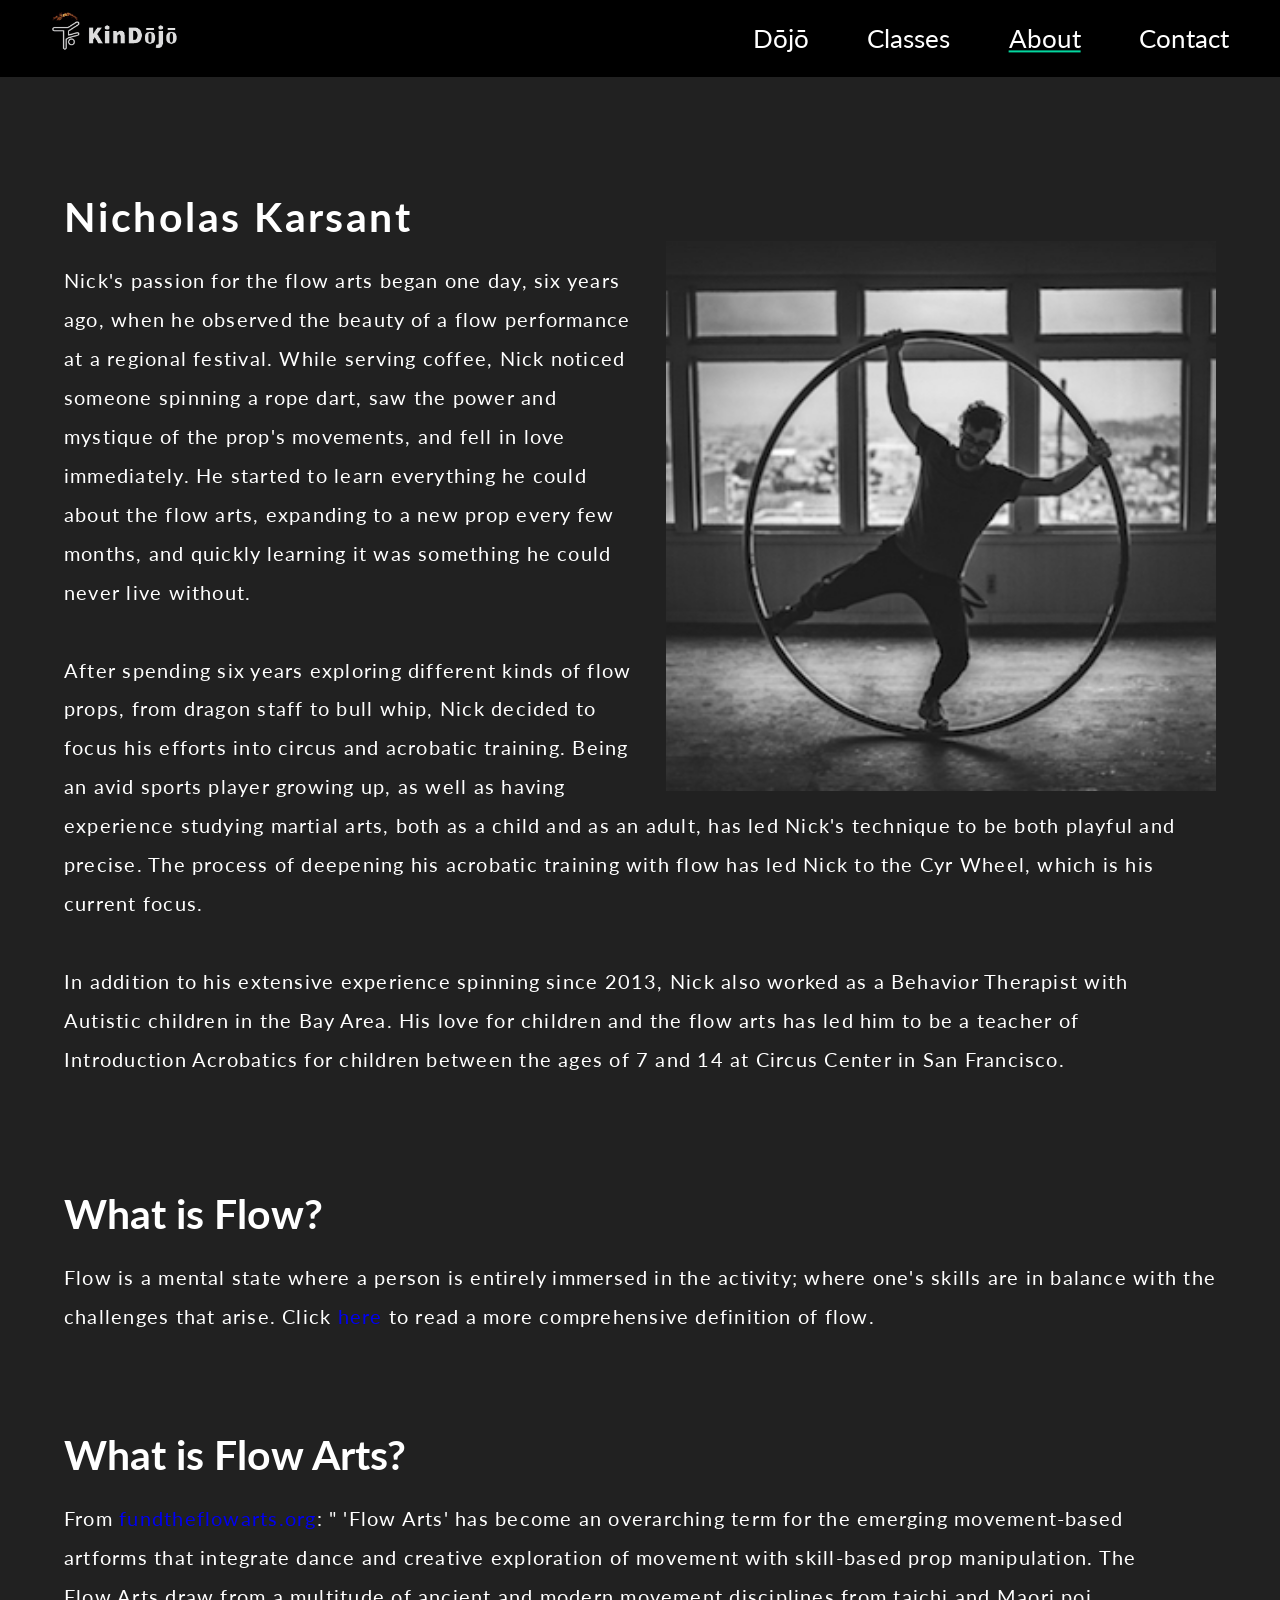
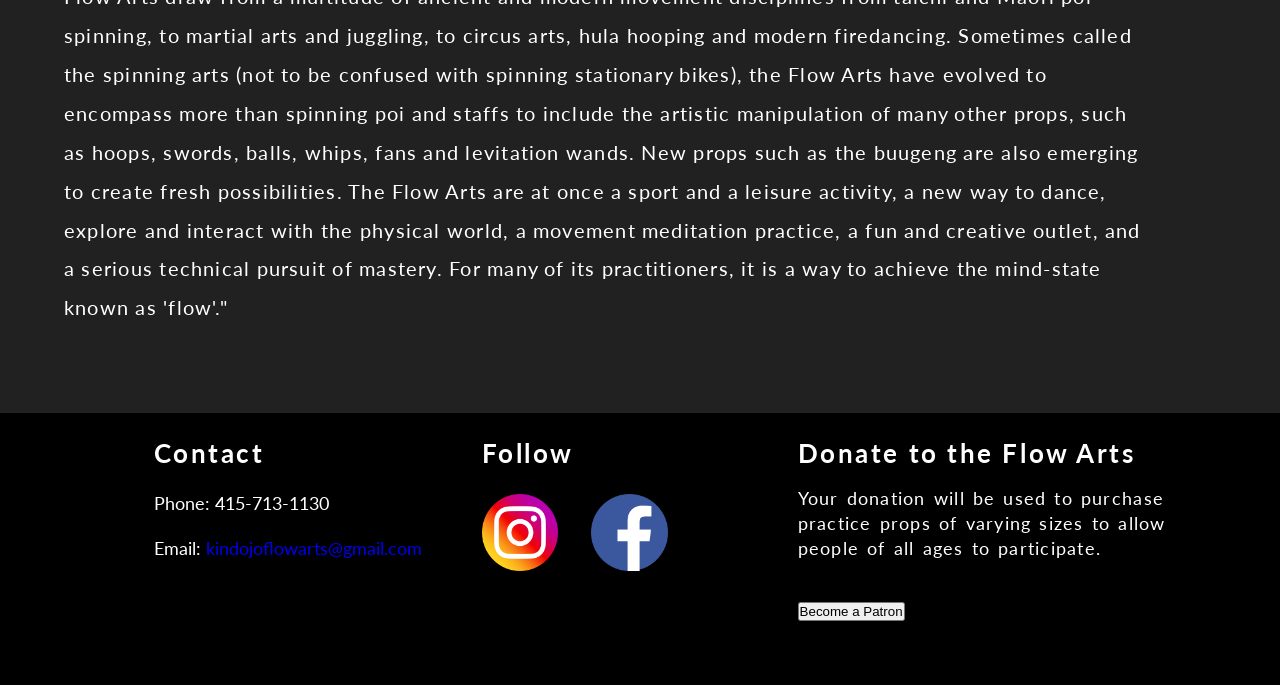
==== aboutus.html @ 6c1fd0d2 "ready for deploy" ====
<!DOCTYPE html>
<html>

	<head> 
		<!-- <link rel="stylesheet" type="text/css" href="css/reset.css"> -->
		<link rel="stylesheet" type="text/css" href="css/style.css">
		<title>What is Flow Arts?</title>
		<meta name="description" content="Flow is a mental state where a person is entirely 
		immersed in the activity; where one's skills are in balance with the challenges that arise">

	</head>

	<!-- Global Site Tag (gtag.js) - Google Analytics -->
<script async src="https://www.googletagmanager.com/gtag/js?id=GA_MEASUREMENT_ID"></script>
<script>
  window.dataLayer = window.dataLayer || [];
  function gtag(){dataLayer.push(arguments);}
  gtag('js', new Date());

  gtag('config', 'GA_MEASUREMENT_ID');
</script>

	<body>
			<header>
					<div>
						<img src="logos/logowithflame.jpg" alt="kindojo logo">
					</div>
					<nav>
						<li> <a href="index.html">D&omacr;j&omacr;</a></li>
						<li> <a href = "classes.html">Classes</a></li>
						<li> <a class= "current" href = "aboutus.html">About</a></li>
						<li> <a href = "contact.html">Contact</a></li>
					</nav>
		
				</header>
				
		<section class="instructor">
			<h1>Nicholas Karsant</h1>
			<img title="picture of instructor" src="images/cyr_twinpeaks.jpg" alt="picture of instructor">

			<p>
				Nick's passion for the flow arts began one day, six years ago, when he observed the beauty 
				of a flow performance at a regional festival. While serving coffee, Nick noticed someone 
				spinning a rope dart, saw the power and mystique of the prop's movements, and fell in love immediately. 
				He started to learn everything he could about the flow arts, expanding to a new prop every few months, and 
				quickly learning it was something he could never live without.
				<br>
				<br>
				After spending six years exploring different kinds of flow props, from dragon staff to bull whip, 
				Nick decided to focus his efforts into circus and acrobatic training. Being an avid 
				sports player growing up, as well as having experience studying martial arts, both 
				as a child and as an adult, has led Nick's technique to be both playful and precise. The process of 
				deepening his acrobatic training with flow has led Nick to the Cyr Wheel, which is his current focus.
				<br>
				<br>
				In addition to his extensive experience spinning since 2013, Nick also worked as a Behavior Therapist 
				with Autistic children in the Bay Area. His love for children and the flow arts has led him to be a 
				teacher of Introduction Acrobatics for children between the ages of 7 and 14 at Circus Center in San Francisco. 
				</p>

		</section>
		
		<section class='flow'>
			<h1>What is Flow?</h1>
			<p>Flow is a mental state where a person is entirely immersed in the activity; where one's skills are in balance with the 
				challenges that arise. Click <a href="https://en.wikipedia.org/wiki/Flow_(psychology)" target="_blank">here</a>
				to read a more comprehensive definition of flow.</p>
		</section>
		<br>
		<section class="about">
			<h1>What is Flow Arts?</h1>
			<p> 
				From <a href="http://fundtheflowarts.org/the-flow-arts/" target="_ blank">fundtheflowarts.org</a>:
				" 'Flow Arts' has become an overarching term for the emerging movement-based artforms that integrate 
				dance and creative exploration of movement with skill-based prop manipulation. The Flow Arts draw 
				from a multitude of ancient and modern movement disciplines from taichi and Maori poi spinning, to 
				martial arts and juggling, to circus arts, hula hooping and modern firedancing. Sometimes called the 
				spinning arts (not to be confused with spinning stationary bikes), the Flow Arts have evolved to 
				encompass more than spinning poi and staffs to include the artistic manipulation of many other props, 
				such as hoops, swords, balls, whips, fans and levitation wands. New props such as the buugeng are also emerging 
				to create fresh possibilities. The Flow Arts are at once a sport and a leisure activity, a new way to dance, 
				explore and interact with the physical world, a movement meditation practice, a fun and creative outlet, and 
				a serious technical pursuit of mastery. For many of its practitioners, it is a way to achieve the mind-state 
				known as 'flow'."
			</p>
		</section>





	
		<footer>

			<div class="contact">
				<h4>Contact</h4>
				<li>Phone: 415-713-1130</li>
				<li>Email: <a href="mailto:kindojoflowarts@gmail.com?subject=Booking">kindojoflowarts@gmail.com</a></li>
				<br>
			</div>
	
	
	
			<div class="socialmedia">
				<h4>Follow</h4>
	
				<link>
					<a href="https://www.instagram.com/kindojoflowarts/?hl=en" target="_blank"> <img src="images/Social Media Icons/iconfinder_2018_social_media_popular_app_logo_instagram_3225191.png" alt="instagram logo"></a>
	
					<a href="https://www.facebook.com/kindojoflow" target="_blank"> <img src="images/Social Media Icons/iconfinder_2018_social_media_popular_app_logo_facebook_3225194.png" alt="facebook logo"> </a>
	
				</link>
			</div>
		

		<div class="donate2">
			<h4>Donate to the Flow Arts</h4>
			<p> Your donation will be used to purchase practice props of varying sizes 
					to allow people of all ages to participate.</p>
			<br>
			<button class="patreon" type="button" onclick="window.location.href='https://www.patreon.com/flowartsdojo'" target="_blank">Become a Patron</button>

		</div>

	
		 
		</footer>

	</body>


	
</html>
---- css/style.css ----
@import url('https://fonts.googleapis.com/css?family=EB+Garamond|Lato:300,400|Marck+Script');


/* <meta name="viewport" content="width=device-width, initial - scale=1"> */

/* * {border: 1px solid red;} */

* {
margin: 0;padding: 0;box-sizing: border-box;

}

.homepage {
background: black;
font-family: 'Lato', 'light', 'sans-serif';
}

body {
background: #212121;
font-size: 2vw;
font-family: 'Lato', 'light', 'sans-serif';
}

header img{
max-width: 30%;
margin-right: 100%;
margin-left:1%;
}

header {
display: flex; 
justify-content: space-between; 
text-align: center;
position: fixed;
background: black;
top: 0;
right: 0;
left: 50%;
transform: translateX(-50%);
z-index: 1;
max-width: 100%;
width: 100%;
}


nav {
text-align: center; 
position: absolute;
top: 50%;
right: 1em; 
transform: translateY(-50%);
}


nav a:visited{
color: white;
}

nav li {
font-size: 1em;
font-family: 'Lato', 'light', 'sans-serif';
display: inline-block;
padding: 1em 1em;
}

a:link {
text-decoration: none;
}

a:visited {
color: blue;
}

.donate2 a:visited{
color: black;
}
.donate a:visited{
color: black;
}

.nun {
border: 2px solid black;
}


nav a { 
color: white;
font-family: 'Lato', 'light', 'sans-serif';
}


nav li a:hover { 
transition-duration: 0.75s;
text-decoration-line: underline;
text-decoration-color: rgb(4, 215, 159);
}

nav li a.current {
text-decoration-line: underline;
text-decoration-color: rgb(4, 215, 159);
}



section {
padding: 5%;
}

section a:hover{
opacity: 0.6;
}


.cover {
background-color: black;
}

/* remove black background 
remove margin from hero image
add javascript/jquery to engage black nav bar at top
*/


.cover div{
display: flex;
justify-content: center;
align-items: center;
padding: 10% 0 0 0;
color: white;
width: 100%;
}


.cover{
padding: 25% 0 5% 0;
margin-top: 10%;
background-image: url("https://www.flamingfun.com/wp-content/uploads/2015/03/exitonearmvolt.jpeg");
background-repeat: no-repeat;
background-size: 100%;
background-position: center;
color: white;
width: 100%;
}

button.button{
	padding: .5em 1.8em;
	border-radius: 9%;
	background: rgb(4, 215, 159);
	font-family: 'Lato', 'light', 'sans-serif';
	color: black;
	margin: 5% 5%;
}


.button:hover, .donate2 a:hover, .socialmedia a:hover {
opacity: .4;

}

.donate button{
	font-size: 1.5em;
	opactity: 0.4;
	margin: 7% 0 0 0;
}

.cover p button{
color: black;
max-width: 70%;
font-family: 'Lato', 'light', 'sans-serif';
font-size: 1em;
}

.cover p{
align-items: center;
text-align: center;
color: white;
max-width: 70%;
letter-spacing: .1em;
word-spacing: .1em;
line-height: 1.9em;
font-family: 'Lato', 'light', 'sans-serif';
font-size: 1em;
margin: auto; 
}

.mission {
background-color: rgb(233, 248, 244);
color: black;
font-size: 2vw;
}

.mission p{
align-items: center;
padding: 0 5em;
line-height: 1.5em;
width: 45em;
margin: auto;
text-align: center;
}

.mission h2 {
align-items: center;
padding-bottom: 1.7em;
text-decoration: rgb(4, 215, 159);
text-decoration-line: overline;
text-decoration-style: solid; 
letter-spacing: 1.3px;
font-size: 1.5em;
}



.donate h2 {
font-size: 2vw;
letter-spacing: 1.4px;
margin: 0;
}

.donate div{
width: 50%;
float: left;
padding-left: 10%;
}

/* use percentages for div objects in sections, use vw for sections */
.donate {
background-color: white;
font-size: 0.5em;
padding-bottom: 12em;
} 

.donate p {
width: 100%;
margin: 0;
padding-top: 2.5em;
line-height: 1.8em;
font-family: 'Lato', 'light', 'sans-serif';
font-size: 1.5em;
}

.donate img {
background-color: white;
width: 100%;
}

li {
list-style-type: none;
}



div h4 {
color: white;
text-align: left;
letter-spacing: .1em;
margin: 0;
font-size: 1em;

}

.socialmedia a img{
margin: 1em 1em 0 0; 
max-width: 30%;
}

.socialmedia {
max-width: 15%;
}

.contact {
margin-left: 12%;
}


div p{
color: black;
letter-spacing: .07em;
}

.contact li {
font-size: 1.4vw;

padding-top: 1.3em;
}

.contact li a:hover{
color: rgb(4, 215, 159);
}


div.donate2 p {
color: white;
text-align: left;
padding-top: 1em;
line-height: 1.4em; 
letter-spaceing: .1em;
word-spacing: .1em;
font-size: 0.7em;
}

div.donate2 a {
padding: .5em 2em;
border-radius: 9%;
width: 200px;
height: 150px; 
background: rgb(4, 215, 159);
font-family: 'lato','light', 'sans-serif';
font-size: 0.8em;
color: black;
}

footer {
display: flex;
justify-content: space-between;
background-color: black;
padding-top: 2%;
padding-bottom: 5%;
color: white;
clear: both;
position: absolute;
margin-top: -40px;

}

footer div{
max-width: 33%;
float: left; 
}	


.contact:after, .reserve-form:after, .header:after, .donate:after, .firstcourse:after, footer:after, .instructor:after, .course:after {
clear: both;
content: "";
display: block;
}








.instructor {
margin-top: 10%;
color: white;
}

.instructor h1 {
letter-spacing: 0.06em;
}

.instructor img {
width: 50%;
margin: auto;
float: right;
padding-left: 1em;
}

.instructor p{
line-height: 1.7em;
letter-spacing: .06em;
font-family: 'lato', 'light', 'sans-serif';
margin: 0 auto;
padding: 1em 1em 1em 0;
font-size: 0.8em;

}

.about { 
color: white;
}

.about p{
max-width:100%;
line-height: 1.7em;
letter-spacing: .06em;
font-family: 'lato', 'light', 'sans-serif';
margin: 0 2em 3em 0;
padding: 1em 1em 0 0;
font-size: 0.8em;
}


.about p a:hover { 
color: rgb(4, 215, 159);
}


.flow{
color: white;
margin: 0;
padding: 1em 0 0 2.5em;
}



.flow p a:visited {
color: blue;
}

.flow p a:hover{
color: rgb(4, 215, 159);
}

.flow p{
max-width:100%;
line-height: 1.7em;
letter-spacing: .06em;
font-family: 'lato', 'light', 'sans-serif';
margin-right: 2em;
padding: 1em 1em 0 0;
font-size: 0.8em;
}




.course h2{
	font-size: 2em;
	line-height: 1.5em;
}


.course div {
position: absolute;
right: 0;
top:50%;
transform: translateY(-50%);
padding-left: 2em;
width: 66.66%;
}	

.course {
color:white;
padding: 4em 0;
padding-left: 4em;
margin: 1em 0;
position: relative;
font-size: 0.8em;
line-height: 1.6em;
}

.see {
padding: .2em 0.5em;
border-radius: 9%;

background: rgb(4, 215, 159);
font-family: 'Lato', 'light', 'sans-serif';
color: black;
}
.see:visited {
color: black;
}

.link:hover{
color: rgb(4, 215, 159);
}



.course img {
width: 25%;
}

.course p {
line-height: 1.5em;
color:white;
}



.classes{
color: white;
margin-top: 10%;
}

.classes div h1{
text-align: center;
}

.classes h1{
font-size: 2em;
padding: .5em 0;
text-align: center;
}

.prereq{
text-align: center;

}

.email {
color: white;
text-align: center;
padding-bottom: 2em;
}

.email a:hover {
color: rgb(4, 215, 159);
}

.line{ 
display: block;
margin-before: 0.5em;
margin-after: 0.5em;
margin-start: auto;
margin-end: auto;
overflow: hidden;
border-style: inset;
border-width: 1px;
}



.firstcourse h2{
	font-size: 2em;
	line-height: 1.5em;
}

.firstcourse div {
position: absolute;
right: 0;
top:50%;
transform: translateY(-50%);
padding-left: 2em;
width: 66.66%;
}	

.firstcourse {
padding-top: 2em;
position: relative;
font-size: 0.8em;
}



.firstcourse img {
width: 25%;
}

.firstcourse p {
color: white;
line-height: 1.5em;
}


p.button{
margin: 10% 34% ;
text-align: center;
}


.book-upper:hover{
	opacity: 0.4;
}

.book{
padding: .5em 1.8em;
border-radius: 9%;
background: rgb(4, 215, 159);
font-family: 'Lato', 'light', 'sans-serif';
font-size: 1.5em;
color: black;
}

.button-upper{
margin-top: 1em;
text-align: center;
margin-bottom: 2em;
}

.book-upper{
padding: .5em 1.8em;
border-radius: 9%;
background: rgb(4, 215, 159);
font-family: 'Lato', 'light', 'sans-serif';
font-size: 1.2em;
color: black;
}



input#contactemail{
width: 10%;
background-color: rgb(4, 215, 159);
border: 1px solid;
padding: 1.5%;
margin: auto;
box-shadow: 4px 8px #888888;
font-size: 1em;
}

.submit:hover{
	opacity: 0.5;
}

.label {
	color: white;
	font-size: 1.3em;
}

#inputMessage{
border: 1px solid;
box-shadow: 4px 8px #888888;
padding: 0.1em;
width: 60%;
}

input, textarea{
	font-size: 1em;
}

.form{
color: white;
font-size: 1em;
margin-bottom: 8%;
}

.form span{
	color: red;
	display: none;
}

p.label {
	margin-bottom: 1%;
}

.error {
	border: 2px;
	border-color: red;
	border-style: solid;
}

#required, #apptime {
	color: red;
	font-size: 1.2em;
	display: none;
}

#complete {
	color: rgb(33, 197, 33);
	font-size: 1.5em;
	display: none;
}






input#bookclass{
	padding: .5em 1.8em;
	border-radius: 9%;
	background: rgb(4, 215, 159);
	font-family: 'Lato', 'light', 'sans-serif';
	color: black;
	margin-bottom: 5%;
}

.reserveform {
	padding-top: 12%;
	background-color: rgb(233, 248, 244);
	color: black;
	font-size: 0.8em;
}

.reserveform:after{
	clear: both;
	content: "";
	display: block;
}

#left{
	float: left;
	width: 50%;
}

#early, #late {
	display: none;
	font-size: 0.5em;
}

.form-group{
	margin: 0.5em 0;
	font-size: 1.4em;
}
#exception{
	width: 80%;
	font-size: 0.7em;
}

input#bookclass:hover{
	opacity: 0.4;
}

input#bookclass{
	padding: 10% 20%
	border-radius: 9%;
	background: rgb(4, 215, 159);
	font-family: 'Lato', 'light', 'sans-serif';
	color: black;
	font-size: 1.3em;
	margin-bottom: 5%;
}


#map {
	width: 115%;
	height: 500px;
}

/* Optional: Makes the sample page fill the window. */
html, body {
  height: 100%;
  margin: 0;
  padding: 0;
}
#description {
  font-family: Roboto;
  font-size: 15px;
  font-weight: 300;
}

.gm-style-mtc{
	display: none;
}


#infowindow-content .title {
  font-weight: bold;
}

#infowindow-content {
  display: none;
}

#map #infowindow-content {
  display: inline;
}

.pac-card {
  margin: 10px 10px 0 0;
  border-radius: 2px 0 0 2px;
  box-sizing: border-box;
  -moz-box-sizing: border-box;
  outline: none;
  box-shadow: 0 2px 6px rgba(0, 0, 0, 0.3);
  background-color: #fff;
  font-family: Roboto;
}

#pac-container {
  padding-bottom: 12px;
  margin-right: 12px;
}

.pac-controls {
  display: inline-block;
  padding: 5px 11px;
}

.pac-controls label {
  font-family: Roboto;
  font-size: 13px;
  font-weight: 300;
}

#pac-input {
  background-color: #fff;
	font-size: 2em;
  font-weight: 300;
  padding: 0 11px 0 5px;
  text-overflow: ellipsis;
  width: 80%;
}

#pac-input:focus {
  border-color: #4d90fe;
}

#title {
  color: #fff;
  background-color: #4d90fe;
  font-size: 25px;
  font-weight: 500;
  padding: 6px 12px;
}
#target {
  width: 345px;
}








































@media only screen and (max-device-width: 1440px ) {

	header {
		padding-left: 0.5em;
	}

	header img{
		max-width: 30%;
	}

	nav li a{
		font-size: 1em;
	}

	.cover p{
		font-size: 0.9em;
		justify-content: center;
		align-items: flex-start;
	}

	.mission h2{
		font-size: 1.4em;
		padding: 0.5em 0;
	}

	.mission p{
		font-size: 0.8em;
		padding: 0;
		line-height: 2em;
	}

	.donate img{
		width: 100%;
	}

	.donate h2{
		font-size: 2.3em;
	}

	.donate p{
		font-size: 2em;
	}

	footer h4{
		font-size: 1em;
	}

	div h4 {
		color: white;
		text-align: left;
		letter-spacing: .1em;
		margin: 0;
		font-size: 1em;
	}

	.socialmedia a img{
		margin: 1em 1em 0 0; 
		max-width: 30%;
	}

	.socialmedia {
		max-width: 20%;
	}

	.donate2 p{
		line-height: 1.5em; 
		letter-spaceing: 0;
		word-spacing: .1em;
		font-size: 0.7em;
	}

	.donate2 a{
		font-size: 0.6em; 
		padding: 1.7em 3em;
	}



	section h1{
		font-size: 1.6em;
	}


	.instructor p{
		margin-top: 0;
		font-size: 0.8em;
		line-height: 1.9em;
	}

	.instructor div{
		width: 100%;
	}

	.instructor img{
			width: 50%;
	}


	.flow p{
		font-size: 0.8em;
		line-height: 1.9em;
	}

	.about p{
		font-size: 0.8em;
		line-height: 1.9em;
	}

	.course{
		font-size: 0.7em;
		padding: 2em 0;
	}

	.course img{
		width: 30%;
	}

	.firstcourse img{
		width: 30%;
	}

	.firstcourse{
		font-size: 0.7em;
		padding: 2em 0;
	}
	.course a{
		font-size: 1.2em;	
	}

	.credit{
		font-size: .4em;
	} 

	.credit a {
	font-size: 1.2em;
	}


	.form{
		font-size: 1em;
		margin-top: 2em;
	}


	.form textarea{
		font-size: 1em;
		border: 1px solid;
		box-shadow: 4px 8px #888888;
		padding: 0.1em;
		width: 60%;
	}

	.subject{
		width: 30%;
		font-size: 1em;
		padding: 0.3em;
		box-shadow: 4px 8px #888888;
	}


	.form{
		font-size: 1em;
		margin-bottom: 8%;
	}



	.submit{
		border: 1px solid;
		padding: 0.3em;
		margin: 2em 2em 0.5em 0;
		box-shadow: 4px 8px #888888;
		font-size: 1em;
	} 

	.reserve-form:after{
		clear: both;
		content: "";
		display: block;
	}
	
	#left{
		float: left;
		width: 40%;
	}


	.reserveform {
		padding-top: 12%;
		background-color: rgb(233, 248, 244);
		color: black;
		font-size: 1em;
	}

	.form-group{
		margin: 0.5em 0;
		font-size: 1
	}
	#exception{
		font-size: 0.7em;
	}

	.set-reservation{
		padding: 2%;
		font-size:1.3em;
		margin-bottom: 5%;
		background: rgb(4, 215, 159);
	}

	#map {
		width: 115%;
		height: 700px;
		margin-bottom: 15%;
	}
		/* Map/Satellite buttons */
	.gm-style-mtc{
		display: none;
	}

	#pac-input {
		background-color: #fff;
		font-family: Roboto;
		font-size: 2em;
		font-weight: 300;
		padding: 0 11px 0 5px;
		text-overflow: ellipsis;
		width: 75%;
	}
}







@media only screen and (max-device-width: 1024px) {



	header img{
		max-width: 30%;
	}

	.mission p{
		font-size: 0.9em;
		padding: 0 1em 1em 1em;
		line-height:2em;
	}

	.course{
		font-size: 0.6em;
		padding: 2em 0;
	}

	.course img{
		width: 30%;
	}

	.firstcourse img{
		width: 30%;
	}

	.firstcourse{
		font-size: 0.6em;
		padding: 2em 0;
	}

	.course a{
		font-size: 1.2em;	
	}

	.credit{
		font-size: .7em;
	} 

	.credit a {
	font-size: 1.2em;
	}


	.subject{
		width: 30%;
		font-size: 0.7em;
		padding: 0.3em;
		box-shadow: 4px 8px #888888;
	}


	.form{
		font-size: 1.3em;
		margin-bottom: 8%;
	}

	#inputMessage{
		font-size: 1em;
		border: 1px solid;
		box-shadow: 4px 8px #888888;
		padding: 0.1em;
		width: 80%;
	}

	#submit{
		border: 1px solid;
		padding: 2% 9% 2% 2%;
		margin: auto;
		box-shadow: 4px 8px #888888;
		font-size: 1em;
	}

	.reserve-form:after{
		clear: both;
		content: "";
		display: block;
	}
	
	#left{
		float: left;
		width: 40%;
	}


	.reserveform {
		padding-top: 12%;
		background-color: rgb(233, 248, 244);
		color: black;
		font-size: 1em;
	}

	.form-group{
		margin: 0.5em 0;
		font-size: 1em;
	}
	#exception{
		font-size: 0.7em;
	}

	.set-reservation{
		padding: 2%;
		font-size:1.3em;
		margin-bottom: 5%;
		background: rgb(4, 215, 159);
	}

	#map {
		width: 100%;
		height: 600px;
		margin-bottom: 15%;
	}

	/* Map/Satellite buttons */
	.gm-style-mtc{
		display: none;
	}

	#description {
		font-family: Roboto;
		font-size: 15px;
		font-weight: 300;
	}

	#infowindow-content .title {
		font-weight: bold;
	}

	#infowindow-content {
		display: none;
	}

	#map #infowindow-content {
		display: inline;
	}

	.pac-card {
		margin: 10px 10px 0 0;
		border-radius: 2px 0 0 2px;
		box-sizing: border-box;
		-moz-box-sizing: border-box;
		outline: none;
		box-shadow: 0 2px 6px rgba(0, 0, 0, 0.3);
		background-color: #fff;
		font-family: Roboto;
	}

	#pac-container {
		padding-bottom: 12px;
		margin-right: 12px;
	}

	.pac-controls {
		display: inline-block;
		padding: 5px 11px;
	}

	.pac-controls label {
		font-family: Roboto;
		font-size: 13px;
		font-weight: 300;
	}

	#pac-input {
		background-color: #fff;
		font-family: Roboto;
		font-size: 2em;
		font-weight: 300;
		padding: 0 11px 0 5px;
		text-overflow: ellipsis;
		width: 75%;
	}

	#pac-input:focus {
		border-color: #4d90fe;
	}

	#title {
		color: #fff;
		background-color: #4d90fe;
		font-size: 25px;
		font-weight: 500;
		padding: 6px 12px;
	}
	#target {
		width: 345px;
	}


	
}








/* 
@media only screen and (max-device-width: 800px ) {


header {
	padding: 0 2em;
	height: 9%;
}

header img{
	max-width: 20%;
}

nav li a{
	font-size: 1em;
}

.cover p{
	font-size: 0.9em;
	justify-content: center;
	align-items: flex-start;
}

.mission h2{
	font-size: 1.4em;
	padding: 0.5em 0;
}

.mission p{
	font-size: 0.8em;
	padding: 0;
}

.donate img{
	width: 100%;
}

.donate h2{
	font-size: 2.3em;
}

.donate p{
	font-size: 2em;
}

footer h4{
	font-size: 1em;
}

div h4 {
	color: white;
	text-align: left;
	letter-spacing: .1em;
	margin: 0;
	font-size: 1em;
}

.socialmedia a img{
	margin: 1em 1em 0 0; 
	max-width: 30%;
}

.socialmedia {
	max-width: 20%;
}

.donate2 p{
	line-height: 1.5em; 
	letter-spaceing: 0;
	word-spacing: .1em;
	font-size: 0.7em;
}

.donate2 a{
	font-size: 0.6em; 
	padding: 1.7em 3em;
}



section h1{
	font-size: 1.6em;
}


.instructor h1{
	padding-left: 0.6em;
}

.instructor p{
	font-size: 0.8em;
	word-spacing: 0.1em;
}

.instructor div{
	width: 100%;
}

.instructor img{
		width: 50%;
}


.flow h1{
	padding-left: 0.5em;

}
.flow p{
	font-size: 0.8em;
	word-spacing: 0.1em;
	padding-left: 1em;
}

.about p{
	font-size: 0.8em;
	word-spacing: 0.1em;
	padding-left: 1em;
}

.course{
	font-size: 1.1em;

	padding: 6em 0;
	margin: 1em 0 4em 0;
	position: relative;
}

.firstcourse{
	font-size: 1.1em;
	margin: 1em 0 0 0;
	padding-top 2em;
}

.firstcourse a, .course a{
	font-size: 1.2em;	
}

.credit{
	font-size: .4em;
} 

.credit a {
font-size: 1.2em;
}



textarea{
border: 1px solid;
box-shadow: 5px 10px #888888;
font-size: 0.7em;
padding: 0.1em;
}

.form input{
border: 1px solid;
padding: 0.5em;
margin: 0.5em;
box-shadow: 5px 10px #888888;
font-size: 0.7em
}

.form{
	margin-top: 1.5em;
	font-size: 1.5em;
}

} */






@media only screen and (max-device-width: 768px ) {

	header {
		padding: 0;
	}

	header img{
		max-width: 30%;
	}

	nav li a{
		font-size: 1em;
	}

	.cover p{
		font-size: 0.9em;
		justify-content: center;
		align-items: flex-start;
	}

	.mission h2{
		font-size: 1.4em;
		padding: 0.5em 0;
	}

	.mission p{
		font-size: 0.8em;
		padding: 0;
		line-height: 1.6em;
	}

	.donate img{
		width: 100%;
	}

	.donate h2{
		font-size: 2.3em;
	}

	.donate p{
		font-size: 2em;
	}

	footer h4{
		font-size: 1em;
	}

	div h4 {
		color: white;
		text-align: left;
		letter-spacing: .1em;
		margin: 0;
		font-size: 1em;
	}

	.socialmedia a img{
		margin: 1em 1em 0 0; 
		max-width: 30%;
	}

	.socialmedia {
		max-width: 20%;
	}

	.donate2 p{
		line-height: 1.5em; 
		letter-spaceing: 0;
		word-spacing: .1em;
		font-size: 0.7em;
	}

	.donate2 a{
		font-size: 0.6em; 
		padding: 1.7em 3em;
	}



	section h1{
		font-size: 1.6em;
	}


	.instructor p{
		font-size: 0.8em;
		word-spacing: 0.03em;
		line-height: 1.6em;
	}

	.instructor div{
		width: 100%;
	}

	.instructor img{
			width: 50%;
	}

	.flow p{
		font-size: 0.8em;
		word-spacing: 0.03em;
	}

	.about p{
		font-size: 0.8em;
		word-spacing: 0.03em;
	}


	.course{
		font-size: 0.7em;
		padding: 2em 0;
	}

	.course img{
		width: 30%;
	}

	.firstcourse img{
		width: 30%;
	}

	.firstcourse{
		font-size: 0.7em;
		padding: 2em 0;
	}

	.course a{
		font-size: 1.2em;	
	}

	.credit{
		font-size: .4em;
	} 

	.credit a {
	font-size: 1.2em;
	}

	.subject{
		width: 20%;
		font-size: 1em;
		padding: 0.3em;
		box-shadow: 4px 8px #888888;
	}


	.form{
		font-size: 1em;
		margin-bottom: 8%;
	}

	#inputMessage{
		font-size: 1em;
		border: 1px solid;
		box-shadow: 4px 8px #888888;
		padding: 0.1em;
		width: 60%;
	}

	#submit{
		border: 1px solid;
		padding: 2% 8% 2% 2%;
		margin: auto;
		box-shadow: 4px 8px #888888;
		font-size: 1em;
	}

	.reserve-form:after{
		clear: both;
		content: "";
		display: block;
	}
	
	#left{
		float: left;
		width: 40%;
	}


	.reserveform {
		padding-top: 12%;
		background-color: rgb(233, 248, 244);
		color: black;
		font-size: 0.8em;
	}

	.form-group{
		margin: 0.5em 0;
		font-size: 1.4em;
	}
	#exception{
		font-size: 0.7em;
	}


	#map {
		width: 120%;
		height: 500px;
		margin-bottom: 25%;
	}

	/* Map/Satellite buttons */
	.gm-style-mtc{
		display: none;
	}

	#description {
		font-family: Roboto;
		font-size: 15px;
		font-weight: 300;
	}

	#infowindow-content .title {
		font-weight: bold;
	}

	#infowindow-content {
		display: none;
	}

	#map #infowindow-content {
		display: inline;
	}


	.pac-card {
		margin: 10px 10px 0 0;
		border-radius: 2px 0 0 2px;
		box-sizing: border-box;
		-moz-box-sizing: border-box;
		outline: none;
		box-shadow: 0 2px 6px rgba(0, 0, 0, 0.3);
		background-color: #fff;
		font-family: Roboto;
	}

	#pac-container {
		padding-bottom: 12px;
		margin-right: 12px;
	}

	.pac-controls {
		display: inline-block;
		padding: 5px 11px;
	}

	.pac-controls label {
		font-family: Roboto;
		font-size: 13px;
		font-weight: 300;
	}

	#pac-input {
		background-color: #fff;
		font-family: Roboto;
		font-size: 2em;
		font-weight: 300;
		padding: 0 11px 0 5px;
		text-overflow: ellipsis;
		width: 75%;
	}

	#pac-input:focus {
		border-color: #4d90fe;
	}

	#title {
		color: #fff;
		background-color: #4d90fe;
		font-size: 25px;
		font-weight: 500;
		padding: 6px 12px;
	}
	#target {
		width: 345px;
	}


}





@media only screen and (max-device-width: 425px ) {
	
	header {
		padding: 0 2em;
		height: 8%;
	}

	header img{
		margin-top: 1em;
		max-width: 24%;
	}

	nav li a{
		font-size: 1.5em;
	}

	.cover p{
		font-size: 0.9em;
		justify-content: center;
		align-items: flex-start;
	}

	.mission h2{
		font-size: 1.4em;
		padding: 0.5em 0;
	}

	.mission p{
		font-size: 0.7em;
		padding: 0;
	}

	.donate img{
		width: 100%;
	}

	.donate h2{
		font-size: 2.3em;
	}

	.donate p{
		font-size: 2em;
	}

	footer h4{
		font-size: 1em;
	}

	div h4 {
		color: white;
		text-align: left;
		letter-spacing: .1em;
		margin: 0;
		font-size: 1em;
	}

	.donate2 p{
		line-height: 1.5em; 
		letter-spaceing: 0;
		word-spacing: .1em;
		font-size: 0.7em;
		width: 100%;
	}

	.donate2 a{
		font-size: 0.6em; 
		padding: 1.5em 3.8em;
	}



	section h1{
		font-size: 1.6em;
	}


	.instructor p{
		font-size: 0.5em;
		word-spacing: 0.1em;
	}

	.instructor div{
		width: 100%;
	}

	.instructor img{
		width: 50%;
	}

	.email{
		font-size:0.7em;
	}


	.flow p{
		font-size: 0.5em;
		word-spacing: 0.01em;
	}

	.about p{
		font-size: 0.5em;
		word-spacing: 0.01em;
	}

	.course{
		font-size: 1em;

		padding: 4em 0;
		margin: 2em 0;
		position: relative;
	}
	.course img{
		width:33.33%;
	}

	.firstcourse{
		font-size: 1.1em;
		margin-top: 2em;
		padding: 2em 0 2em 0;
	}

	.firstcourse img{
		width: 33.33%;
	}

	.course a{
		font-size: 1.2em;	
	}

	.credit{
		font-size: 0.6em;
	} 

	.credit a {
	font-size: 0.6em;
	}





	.form textarea{
		font-size: 1em;
		border: 1px solid;
		box-shadow: 4px 8px #888888;
		padding: 0.1em;
		width: 90%;
	}

	.subject{
		width: 50%;
		font-size: 1em;
		padding: 0.3em;
		box-shadow: 4px 8px #888888;
	}


	.form{
		font-size: 2em;
		margin-bottom: 8%;
	}


	#inputMessage{
		width: 90%;
	}

	#submit{
		border: 1px solid;
		padding: 3% 13% 3% 3%;
		margin: auto;
		box-shadow: 4px 8px #888888;
		font-size: 1em;
	}

	.socialmedia a img{
		margin: 1em 0 0 1em; 
		max-width: 30%;
	}
	.reserve-form:after{
		clear: both;
		content: "";
		display: block;
	}
	
	#left{
		float: left;
		width: 40%;
	}


	.reserveform {
		padding-top: 12%;
		background-color: rgb(233, 248, 244);
		color: black;
		font-size: 1em;
	}

	.form-group{
		margin: 0.5em 0;
		font-size: 1.4em;
	}
	#exception{
		font-size: 0.7em;
	}

	input#bookclass:hover{
		opacity: 0.4;
	}
	
	input#bookclass{
		padding: 10% 20%
		border-radius: 9%;
		background: rgb(4, 215, 159);
		font-family: 'Lato', 'light', 'sans-serif';
		color: black;
		font-size: 1.3em;
		margin-bottom: 5%;
	}


	#map {
		width: 110%;
		height: 300px;
		margin-bottom: 25%;
	}

	.gmnoprint{
		display: none;
	}

	#description {
		font-family: Roboto;
		font-size: 15px;
		font-weight: 300;
	}

	#infowindow-content .title {
		font-weight: bold;
	}

	#infowindow-content {
		display: none;
	}

	#map #infowindow-content {
		display: inline;
	}


	.pac-card {
		margin: 10px 10px 0 0;
		border-radius: 2px 0 0 2px;
		box-sizing: border-box;
		-moz-box-sizing: border-box;
		outline: none;
		box-shadow: 0 2px 6px rgba(0, 0, 0, 0.3);
		background-color: #fff;
		font-family: Roboto;
	}

	#pac-container {
		padding-bottom: 12px;
		margin-right: 12px;
	}

	.pac-controls {
		display: inline-block;
		padding: 5px 11px;
	}

	.pac-controls label {
		font-family: Roboto;
		font-size: 13px;
		font-weight: 300;
	}

	#pac-input {
		background-color: #fff;
		font-family: Roboto;
		font-size: 01em;
		font-weight: 300;
		padding: 0 11px 0 5px;
		text-overflow: ellipsis;
		width: 75%;
	}

	#pac-input:focus {
		border-color: #4d90fe;
	}

	#title {
		color: #fff;
		background-color: #4d90fe;
		font-size: 25px;
		font-weight: 500;
		padding: 6px 12px;
	}
	#target {
		width: 345px;
	}


}











@media only screen and (max-device-width:375px ) {
	header img{
		margin-top: 1em;
		max-width: 26%;
	}

	.mission p{ 
		font-size: 1em;
	}

	.flow p{
		font-size: 1em;
	}

	.instructor p {
		font-size: 1em;
	}

	.about p {
		font-size: 1em;
	}

	#inputMessage{
		width: 90%;
	}
	
	#submit{
		border: 1px solid;
		padding: 3% 13% 3% 3%;
		margin: auto;
		box-shadow: 4px 8px #888888;
		font-size: 1em;
	}
	
	.socialmedia a img{
		margin: 1em 0 0 1em; 
		max-width: 30%;
	}
	.reserve-form:after{
		clear: both;
		content: "";
		display: block;
	}
	
	#left{
		float: left;
		width: 40%;
	}


	.reserveform {
		padding-top: 12%;
		background-color: rgb(233, 248, 244);
		color: black;
		font-size: 1em;
	}

	.form-group{
		margin: 0.5em 0;
		font-size: 1.4em;
	}
	#exception{
		font-size: 0.7em;
	}

	input#bookclass:hover{
		opacity: 0.4;
	}
	
	input#bookclass{
		padding: 10% 20%
		border-radius: 9%;
		background: rgb(4, 215, 159);
		font-family: 'Lato', 'light', 'sans-serif';
		color: black;
		font-size: 1.3em;
		margin-bottom: 5%;
	}


	
	#map {
		width: 110%;
		height: 275px;
		margin-bottom: 25%;
	}


	.gm-fullscreen-control{
		display: none;
	}

	#description {
		font-family: Roboto;
		font-size: 15px;
		font-weight: 300;
	}

	#infowindow-content .title {
		font-weight: bold;
	}

	#infowindow-content {
		display: none;
	}

	#map #infowindow-content {
		display: inline;
	}


	.pac-card {
		margin: 10px 10px 0 0;
		border-radius: 2px 0 0 2px;
		box-sizing: border-box;
		-moz-box-sizing: border-box;
		outline: none;
		box-shadow: 0 2px 6px rgba(0, 0, 0, 0.3);
		background-color: #fff;
		font-family: Roboto;
	}

	#pac-container {
		padding-bottom: 12px;
		margin-right: 12px;
	}

	.pac-controls {
		display: inline-block;
		padding: 5px 11px;
	}

	.pac-controls label {
		font-family: Roboto;
		font-size: 13px;
		font-weight: 300;
	}

	#pac-input {
		background-color: #fff;
		font-family: Roboto;
		font-size: 0.8em;
		font-weight: 300;
		padding: 0 11px 0 5px;
		text-overflow: ellipsis;
		width: 75%;
	}

	#pac-input:focus {
		border-color: #4d90fe;
	}

	#title {
		color: #fff;
		background-color: #4d90fe;
		font-size: 25px;
		font-weight: 500;
		padding: 6px 12px;
	}
	#target {
		width: 345px;
	}


}



@media only screen and (max-device-width:320px ) {

	header {
		padding: 0 1em;
		height: 7%;
	}

	header img{
		margin-top: 1em;
		max-width: 23%;
	}

	nav li a{
		font-size: 1.5em;
	}

	.cover p{
		font-size: 0.9em;
		justify-content: center;
		align-items: flex-start;
	}

	.mission h2{
		font-size: 1.4em;
		padding: 0.5em 0;
	}

	.mission p{
		font-size: 0.6em;
		padding: 0;
	}

	.donate img{
		width: 100%;
	}

	.donate h2{
		font-size: 2.3em;
	}

	.donate p{
		font-size: 2em;
	}

	footer h4{
		font-size: 1em;
	}

	div h4 {
		color: white;
		text-align: left;
		letter-spacing: .1em;
		margin: 0;
		font-size: 1em;
	}

	.donate2 p{
		line-height: 1.5em; 
		letter-spaceing: 0;
		word-spacing: .1em;
		font-size: 0.7em;
		width: 100%;
	}

	.donate2 a{
		font-size: 0.6em; 
		padding: 1.5em 3.8em;
	}



	section h1{
		font-size: 1.6em;
	}



	.instructor p{
		font-size: 0.6em;
		word-spacing: 0.3em;
	}

	.instructor div{
		width: 100%;
	}

	.instructor img{
			width: 50%;
	}


	.flow p{
		font-size: 0.6em;
		word-spacing: 0.03em;
	}

	.about p{
		font-size: 0.6em;
		word-spacing: 0.03em;
	}

	.email {
		font-size: 0.8em;
		padding-bottom: 1em;
	}
	.prereq {
		font-size: 0.9em;
	}
	.course{
		font-size: 1em;
		padding: 4em 0;
		margin: 2em 0;
		position: relative;
	}

	.course img{
		width:33.33%;
	}

	.firstcourse{
		font-size: 1em;
		margin-top: 2em;
		padding-top: 1em;
	}

	.firstcourse img{
		width: 33.33%;
	}

	.course a{
		font-size: 1.2em;	
	}

	.credit{
		font-size: .4em;
	} 

	.credit a {
	font-size: 1em;
	}

	.socialmedia a img{
		margin: 1em 0 0 1em; 
		max-width: 30%;
	}



	.form textarea{
		font-size: 1.5em;
		border: 1px solid;
		box-shadow: 4px 8px #888888;
		padding: 0.1em;
		width: 90%;
	}

	.subject{
		width: 50%;
		font-size: 1em;
		padding: 0.3em;
		box-shadow: 4px 8px #888888;
	}

.label {
	font-size: 0.5em;
}
	.form{
		font-size: 2em;
		margin-bottom: 8%;
	}

	#inputMessage{
		width: 90%;
	}

	#submit{
		border: 1px solid;
		padding: 3% 13% 3% 3%;
		margin: auto;
		box-shadow: 4px 8px #888888;
		font-size: 1em;
	}

	.reserveform:after{
		clear: both;
		content: "";
		display: block;
	}
	
	#left{
		float: left;
		width: 40%;
	}

	.reserveform {
		padding-top: 12%;
		background-color: rgb(233, 248, 244);
		color: black;
		font-size: 0.8em;
	}

	.form-group{
		margin: 0.5em 0;
		font-size: 1.4em;
	}
	#exception{
		font-size: 0.7em;
	}

	input#bookclass:hover{
		opacity: 0.4;
	}
	
	input#bookclass{
		padding: .5em 1.8em;
		border-radius: 9%;
		background: rgb(4, 215, 159);
		font-family: 'Lato', 'light', 'sans-serif';
		color: black;
		font-size: 1.3em;
		margin-bottom: 5%;
	}

	#map {
		width: 125%;
		height: 250px;
		margin-bottom: 25%;
	}

	#description {
		font-family: Roboto;
		font-size: 15px;
		font-weight: 300;
	}

	.gm-fullscreen-control{
		display: none;
	}

	#infowindow-content .title {
		font-weight: bold;
	}

	#infowindow-content {
		display: none;
	}

	#map #infowindow-content {
		display: inline;
	}

	.pac-card {
		margin: 10px 10px 0 0;
		border-radius: 2px 0 0 2px;
		box-sizing: border-box;
		-moz-box-sizing: border-box;
		outline: none;
		box-shadow: 0 2px 6px rgba(0, 0, 0, 0.3);
		background-color: #fff;
		font-family: Roboto;
	}

	#pac-container {
		padding-bottom: 12px;
		margin-right: 12px;
	}

	.pac-controls {
		display: inline-block;
		padding: 5px 11px;
	}

	.pac-controls label {
		font-family: Roboto;
		font-size: 13px;
		font-weight: 300;
	}

	#pac-input {
		background-color: #fff;
		font-family: Roboto;
		font-size: 0.8em;
		font-weight: 300;
		padding: 0 11px 0 5px;
		text-overflow: ellipsis;
		width: 75%;
	}

	#pac-input:focus {
		border-color: #4d90fe;
	}

	#title {
		color: #fff;
		background-color: #4d90fe;
		font-size: 25px;
		font-weight: 500;
		padding: 6px 12px;
	}
	#target {
		width: 345px;
	}

}
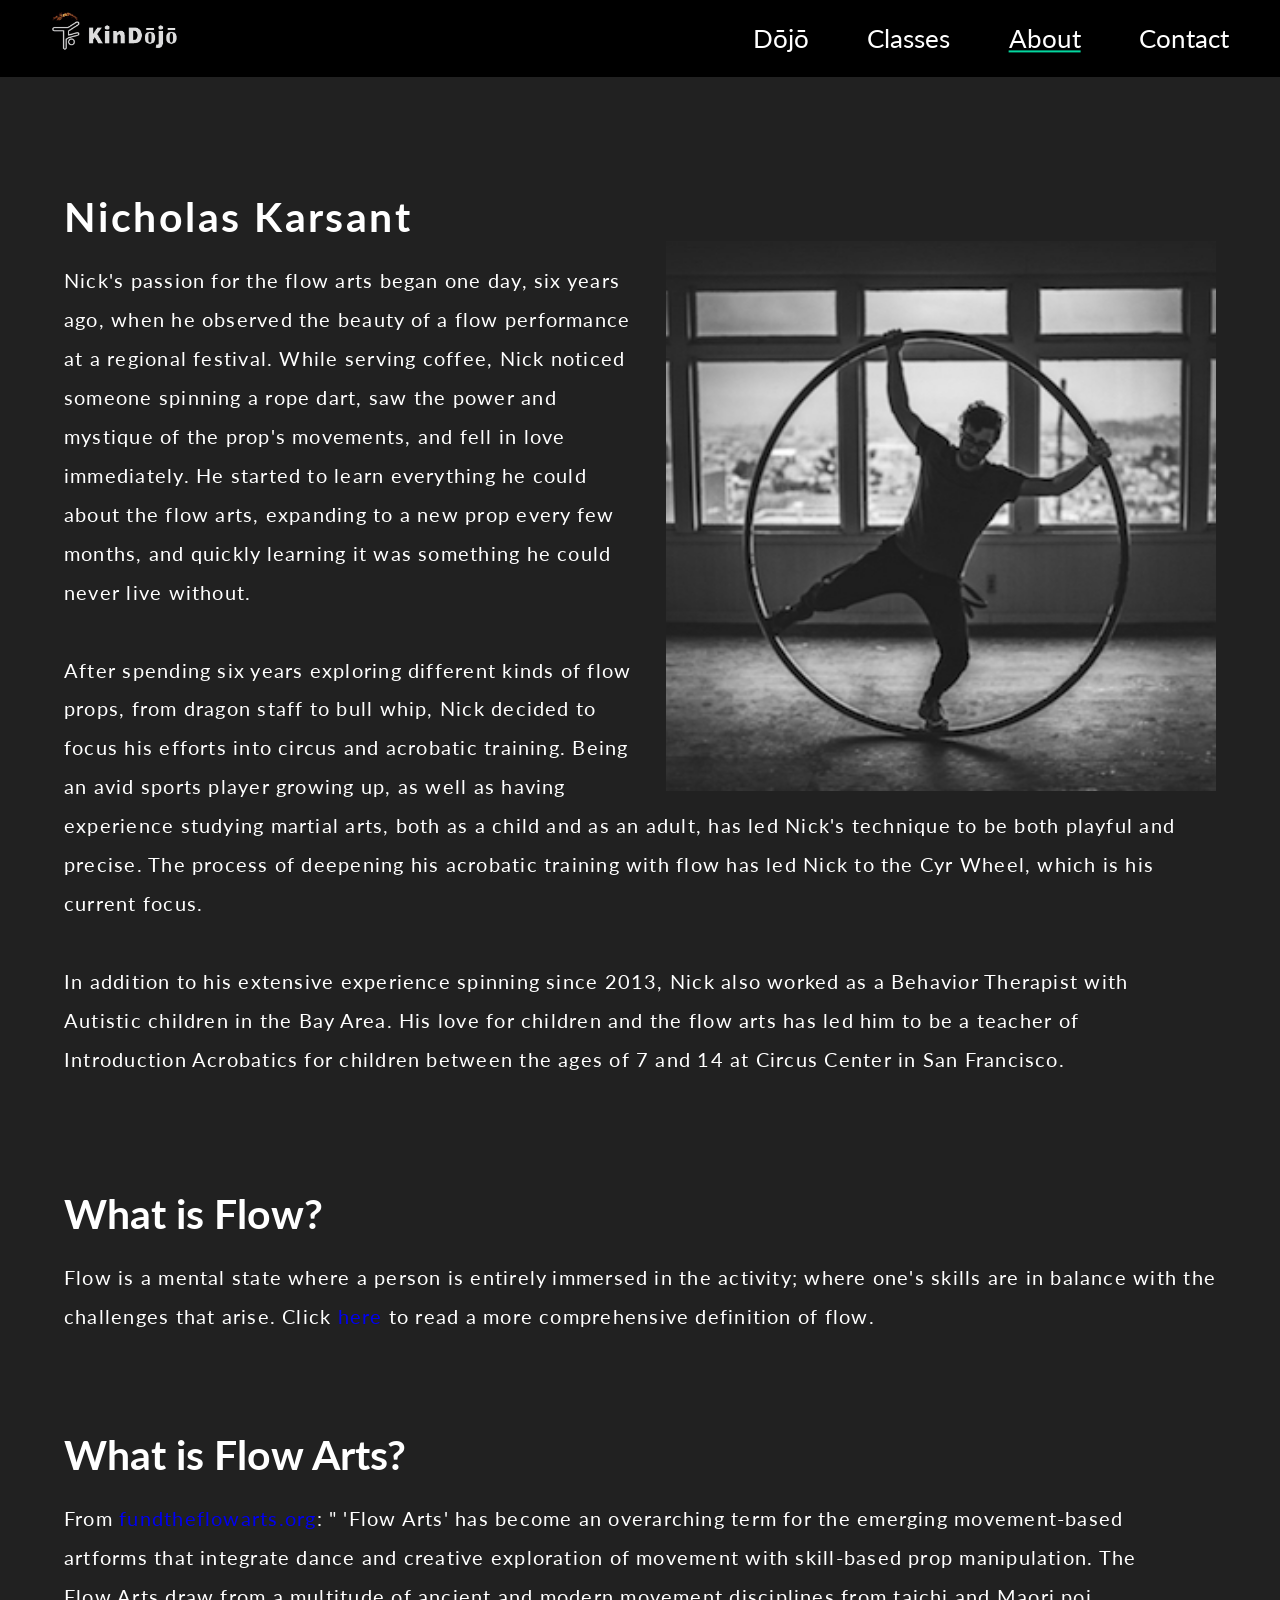
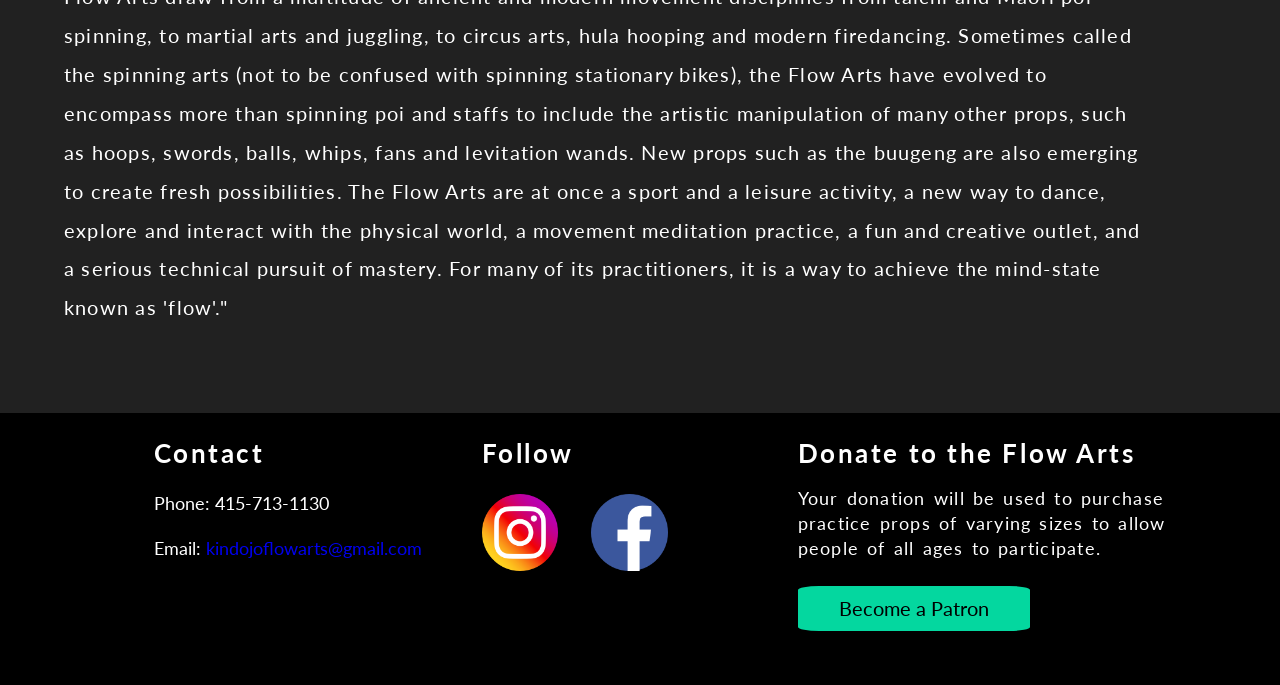
==== commit 85b3120b: "conform about us page Pateron link" ====
--- a/aboutus.html
+++ b/aboutus.html
@@ -118,7 +118,7 @@
 			<p> Your donation will be used to purchase practice props of varying sizes 
 					to allow people of all ages to participate.</p>
 			<br>
-			<button class="patreon" type="button" onclick="window.location.href='https://www.patreon.com/flowartsdojo'" target="_blank">Become a Patron</button>
+			<a href="https://www.patreon.com/bePatron?u=19117719" target="_blank">Become a Patron</a><script async src="https://c6.patreon.com/becomePatronButton.bundle.js"></script>
 
 		</div>
 
